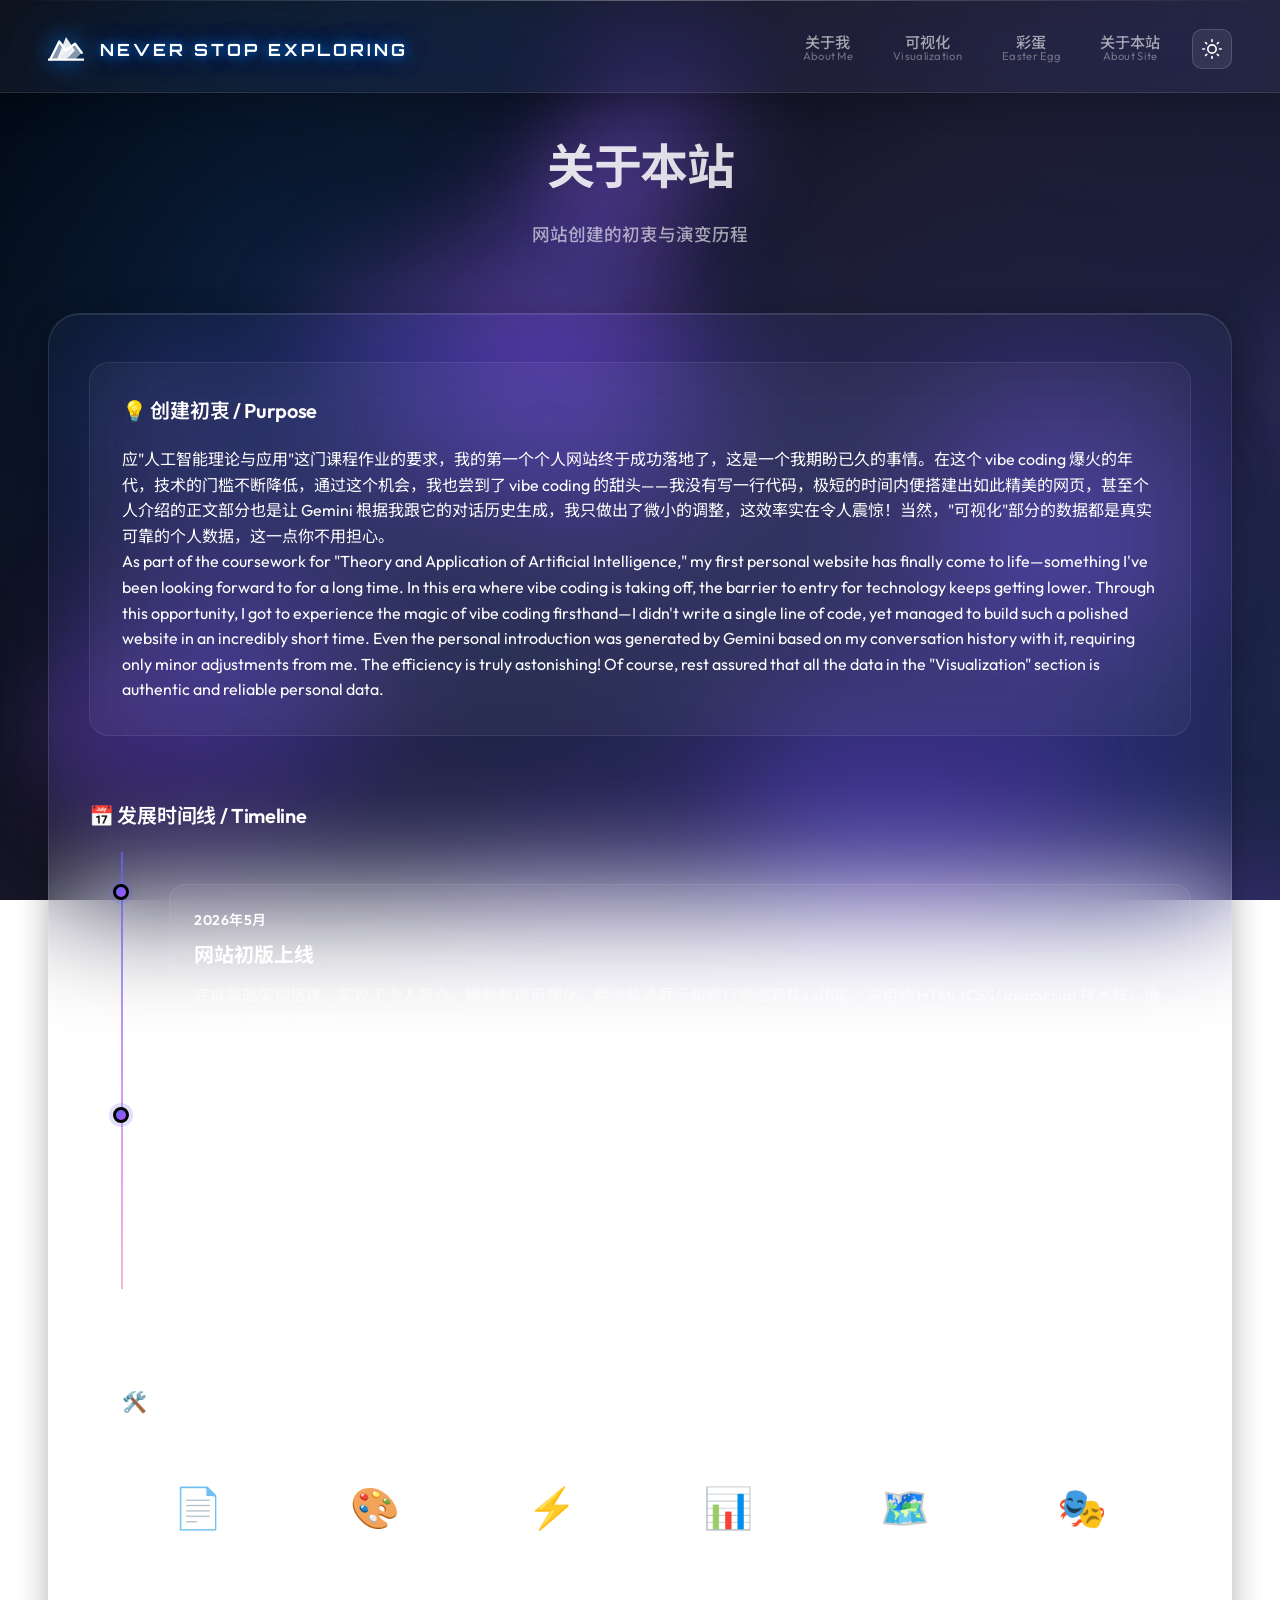
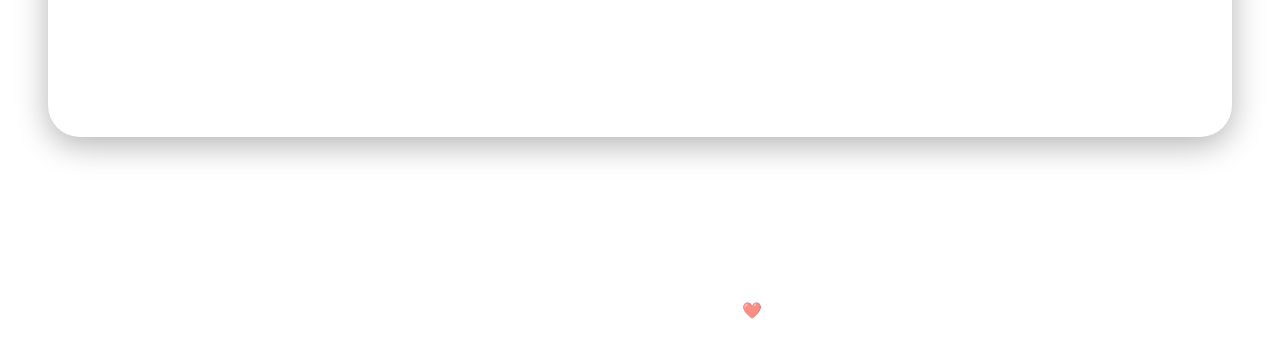
==== about-site.html @ 749aa471 "Initial commit: Personal website with data visualization Website features: - Pure HTML/CSS/JavaScrip" ====
<!DOCTYPE html>
<html lang="zh-CN">
<head>
    <meta charset="UTF-8">
    <meta name="viewport" content="width=device-width, initial-scale=1.0">
    <title>关于本站 - FreyinSJTU</title>
    <link rel="stylesheet" href="style.css">
</head>
<body>
    <!-- 导航栏 -->
    <nav class="navbar">
        <div class="nav-container">
            <a href="index.html" class="logo">
                <svg class="logo-icon" viewBox="0 0 32 32" fill="none" xmlns="http://www.w3.org/2000/svg">
                    <!-- 三座山峰 -->
                    <path d="M2 28 L10 12 L16 20 L10 28 Z" fill="currentColor" opacity="0.5"/>
                    <path d="M8 28 L16 8 L24 20 L16 28 Z" fill="currentColor" opacity="0.9"/>
                    <path d="M16 28 L24 14 L30 22 L24 28 Z" fill="currentColor" opacity="0.5"/>
                    <!-- 山峰轮廓线 -->
                    <path d="M2 28 L10 12 L16 20 L24 14 L30 22" stroke="currentColor" stroke-width="2" stroke-linecap="round" stroke-linejoin="round" fill="none"/>
                    <!-- 地平线 -->
                    <line x1="0" y1="28" x2="32" y2="28" stroke="currentColor" stroke-width="2" stroke-linecap="round"/>
                </svg>
                <span class="logo-text">NEVER STOP EXPLORING</span>
            </a>
            <div class="nav-right">
                <ul class="nav-menu">
                    <li><a href="index.html#intro" class="nav-link">关于我 <span class="nav-en">About Me</span></a></li>
                    <li><a href="index.html#data" class="nav-link">可视化 <span class="nav-en">Visualization</span></a></li>
                    <li><a href="index.html#easter" class="nav-link">彩蛋 <span class="nav-en">Easter Egg</span></a></li>
                    <li><a href="about-site.html" class="nav-link active">关于本站 <span class="nav-en">About Site</span></a></li>
                </ul>
                <button class="theme-toggle" id="themeToggle" aria-label="切换主题">
                    <svg class="theme-icon" viewBox="0 0 24 24" fill="none" stroke="currentColor" stroke-width="2" stroke-linecap="round" stroke-linejoin="round">
                        <circle cx="12" cy="12" r="5"></circle>
                        <line x1="12" y1="1" x2="12" y2="3"></line>
                        <line x1="12" y1="21" x2="12" y2="23"></line>
                        <line x1="4.22" y1="4.22" x2="5.64" y2="5.64"></line>
                        <line x1="18.36" y1="18.36" x2="19.78" y2="19.78"></line>
                        <line x1="1" y1="12" x2="3" y2="12"></line>
                        <line x1="21" y1="12" x2="23" y2="12"></line>
                        <line x1="4.22" y1="19.78" x2="5.64" y2="18.36"></line>
                        <line x1="18.36" y1="5.64" x2="19.78" y2="4.22"></line>
                    </svg>
                </button>
            </div>
        </div>
    </nav>

    <!-- 神经网络式呼吸光点背景 -->
    <div class="neural-lights" id="neuralLights"></div>

    <!-- 主容器 -->
    <main class="container">

        <!-- 关于本站板块 -->
        <section id="about-site" class="section about-site-section">
            <div class="section-header">
                <h2 class="section-title">关于本站</h2>
                <p class="section-subtitle">网站创建的初衷与演变历程</p>
            </div>
            <div class="section-content">

                <!-- 初衷说明 -->
                <div class="site-intro">
                    <h3 class="intro-block-title">💡 创建初衷 / Purpose</h3>
                    <p class="text-cn">应"人工智能理论与应用"这门课程作业的要求，我的第一个个人网站终于成功落地了，这是一个我期盼已久的事情。在这个 vibe coding 爆火的年代，技术的门槛不断降低，通过这个机会，我也尝到了 vibe coding 的甜头——我没有写一行代码，极短的时间内便搭建出如此精美的网页，甚至个人介绍的正文部分也是让 Gemini 根据我跟它的对话历史生成，我只做出了微小的调整，这效率实在令人震惊！当然，"可视化"部分的数据都是真实可靠的个人数据，这一点你不用担心。</p>
                    <p class="text-en">As part of the coursework for "Theory and Application of Artificial Intelligence," my first personal website has finally come to life—something I've been looking forward to for a long time. In this era where vibe coding is taking off, the barrier to entry for technology keeps getting lower. Through this opportunity, I got to experience the magic of vibe coding firsthand—I didn't write a single line of code, yet managed to build such a polished website in an incredibly short time. Even the personal introduction was generated by Gemini based on my conversation history with it, requiring only minor adjustments from me. The efficiency is truly astonishing! Of course, rest assured that all the data in the "Visualization" section is authentic and reliable personal data.</p>
                </div>

                <!-- 时间线 -->
                <div class="timeline-container">
                    <h3 class="intro-block-title">📅 发展时间线 / Timeline</h3>

                    <div class="timeline">
                        <!-- 时间线项目 1 -->
                        <div class="timeline-item">
                            <div class="timeline-marker"></div>
                            <div class="timeline-content">
                                <div class="timeline-date">2026年5月</div>
                                <h4 class="timeline-title">网站初版上线</h4>
                                <p class="timeline-description">完成基础架构搭建，实现了个人简介、睡眠数据可视化、跑步轨迹展示和旅行地图等核心功能。采用纯 HTML/CSS/JavaScript 技术栈，确保轻量化和快速加载。</p>
                            </div>
                        </div>

                        <!-- 时间线项目 2 - 示例，可以后续添加 -->
                        <div class="timeline-item">
                            <div class="timeline-marker"></div>
                            <div class="timeline-content">
                                <div class="timeline-date">待更新</div>
                                <h4 class="timeline-title">未来计划</h4>
                                <p class="timeline-description">持续优化用户体验，添加更多数据维度，探索新的可视化方式...</p>
                            </div>
                        </div>
                    </div>
                </div>

                <!-- 技术栈说明 -->
                <div class="tech-stack">
                    <h3 class="intro-block-title">🛠️ 技术栈 / Tech Stack</h3>
                    <div class="tech-grid">
                        <div class="tech-item">
                            <div class="tech-icon">📄</div>
                            <div class="tech-name">HTML5</div>
                            <div class="tech-desc">语义化结构</div>
                        </div>
                        <div class="tech-item">
                            <div class="tech-icon">🎨</div>
                            <div class="tech-name">CSS3</div>
                            <div class="tech-desc">现代化样式与动画</div>
                        </div>
                        <div class="tech-item">
                            <div class="tech-icon">⚡</div>
                            <div class="tech-name">Vanilla JS</div>
                            <div class="tech-desc">原生 JavaScript</div>
                        </div>
                        <div class="tech-item">
                            <div class="tech-icon">📊</div>
                            <div class="tech-name">Chart.js</div>
                            <div class="tech-desc">数据可视化</div>
                        </div>
                        <div class="tech-item">
                            <div class="tech-icon">🗺️</div>
                            <div class="tech-name">AMap API</div>
                            <div class="tech-desc">地图服务</div>
                        </div>
                        <div class="tech-item">
                            <div class="tech-icon">🎭</div>
                            <div class="tech-name">Canvas</div>
                            <div class="tech-desc">轨迹渲染</div>
                        </div>
                    </div>
                </div>

            </div>
        </section>

    </main>

    <!-- 页脚 -->
    <footer class="footer">
        <p>&copy; 2026 FreyinSJTU. Made with ❤️</p>
    </footer>

    <script src="script.js"></script>
</body>
</html>
---- style.css ----
/* 全局样式 */
@import url('https://fonts.googleapis.com/css2?family=Outfit:wght@300;400;500;600;700&family=Noto+Sans+SC:wght@300;400;500;600;700&family=Orbitron:wght@400;500;600;700;800;900&display=swap');

* {
    margin: 0;
    padding: 0;
    box-sizing: border-box;
}

/* 防止所有元素默认获得焦点并显示光标 */
* {
    outline: none;
}

/* 只有输入框才能显示文本光标 */
* {
    cursor: default;
    caret-color: transparent; /* 隐藏所有非输入元素的光标 */
}

input, textarea, [contenteditable="true"] {
    cursor: text;
    caret-color: auto; /* 恢复输入元素的光标 */
}

/* 终端输入框使用绿色光标 */
.terminal-input {
    caret-color: #00ff00 !important;
}

a, button {
    cursor: pointer;
}

:root {
    --bg-primary: #000000;
    --bg-secondary: rgba(255, 255, 255, 0.05);
    --text-primary: #ffffff;
    --text-secondary: rgba(255, 255, 255, 0.6);
    --accent: #007aff;
    --accent-hover: #0a84ff;
    --glass-bg: rgba(255, 255, 255, 0.08);
    --glass-border: rgba(255, 255, 255, 0.18);
    --glass-shadow: rgba(0, 0, 0, 0.3);
}

[data-theme="light"] {
    --bg-primary: #ffffff;
    --bg-secondary: rgba(0, 0, 0, 0.05);
    --text-primary: #1d1d1f;
    --text-secondary: rgba(0, 0, 0, 0.55);
    --accent: #007aff;
    --accent-hover: #0051d5;
    --glass-bg: rgba(255, 255, 255, 0.7);
    --glass-border: rgba(0, 0, 0, 0.1);
    --glass-shadow: rgba(0, 0, 0, 0.1);
}

body {
    font-family: 'Outfit', 'Noto Sans SC', -apple-system, BlinkMacSystemFont, "Segoe UI", sans-serif;
    background: linear-gradient(135deg, #000000 0%, #1a1a2e 50%, #16213e 100%);
    background-attachment: fixed;
    color: var(--text-primary);
    line-height: 1.6;
    overflow-x: hidden;
    position: relative;
    font-weight: 400;
    transition: background 0.5s ease, color 0.3s ease;
}

[data-theme="light"] body {
    background: linear-gradient(135deg, #e8eaf6 0%, #c5cae9 50%, #9fa8da 100%);
}

body::before {
    content: '';
    position: fixed;
    top: 0;
    left: 0;
    width: 100%;
    height: 100%;
    background:
        radial-gradient(circle at 20% 30%, rgba(0, 122, 255, 0.15) 0%, transparent 50%),
        radial-gradient(circle at 80% 70%, rgba(88, 86, 214, 0.15) 0%, transparent 50%);
    pointer-events: none;
    z-index: 0;
    transition: opacity 0.5s ease;
}

[data-theme="light"] body::before {
    background:
        radial-gradient(circle at 20% 30%, rgba(63, 81, 181, 0.12) 0%, transparent 50%),
        radial-gradient(circle at 80% 70%, rgba(103, 58, 183, 0.12) 0%, transparent 50%);
}

html {
    scroll-behavior: smooth;
}

/* 导航栏 - 液态玻璃效果 */
.navbar {
    position: fixed;
    top: 0;
    width: 100%;
    background: rgba(255, 255, 255, 0.05);
    backdrop-filter: blur(40px) saturate(180%);
    -webkit-backdrop-filter: blur(40px) saturate(180%);
    border-bottom: 1px solid rgba(255, 255, 255, 0.1);
    box-shadow: 0 8px 32px rgba(0, 0, 0, 0.2);
    z-index: 1000;
    transition: all 0.4s cubic-bezier(0.4, 0, 0.2, 1);
}

[data-theme="light"] .navbar {
    background: rgba(255, 255, 255, 0.8);
    border-bottom: 1px solid rgba(0, 0, 0, 0.1);
    box-shadow: 0 2px 16px rgba(0, 0, 0, 0.08);
}

.navbar::before {
    content: '';
    position: absolute;
    top: 0;
    left: 0;
    right: 0;
    height: 1px;
    background: linear-gradient(90deg, transparent, rgba(255, 255, 255, 0.3), transparent);
}

.nav-container {
    max-width: 1400px;
    margin: 0 auto;
    padding: 1.2rem 3rem;
    display: flex;
    justify-content: space-between;
    align-items: center;
}

.nav-right {
    display: flex;
    align-items: center;
    gap: 1rem;
    margin-top: 0.3rem;
}

.logo {
    display: flex;
    align-items: flex-end;
    gap: 1rem;
    font-size: 1.1rem;
    font-weight: 700;
    letter-spacing: 2px;
    color: #ffffff;
    text-shadow:
        0 0 10px rgba(0, 122, 255, 0.8),
        0 0 20px rgba(0, 122, 255, 0.5),
        0 0 30px rgba(0, 122, 255, 0.3);
    text-decoration: none;
    cursor: pointer;
    transition: all 0.3s ease;
}

.logo:hover {
    transform: translateY(-2px);
    text-shadow:
        0 0 15px rgba(0, 122, 255, 1),
        0 0 25px rgba(0, 122, 255, 0.7),
        0 0 35px rgba(0, 122, 255, 0.5);
}

.logo:hover .logo-icon {
    filter: drop-shadow(0 0 16px rgba(0, 122, 255, 1));
}

/* 移除焦点时的光标闪烁 */
.section:focus,
.intro-section:focus,
img:focus,
a:focus-visible {
    outline: none;
}

.profile-image-inline:focus {
    outline: none;
}

.logo-icon {
    width: 36px;
    height: 36px;
    color: #ffffff;
    filter: drop-shadow(0 0 12px rgba(0, 122, 255, 0.8));
    flex-shrink: 0;
}

.logo-text {
    font-family: 'Orbitron', 'Outfit', sans-serif;
    font-size: 1.05rem;
    font-weight: 700;
    letter-spacing: 3px;
    color: #ffffff;
    text-transform: uppercase;
}

.nav-menu {
    display: flex;
    list-style: none;
    gap: 0.5rem;
}

.nav-link {
    color: var(--text-secondary);
    text-decoration: none;
    font-size: 0.95rem;
    font-weight: 500;
    padding: 0.6rem 1rem;
    border-radius: 10px;
    transition: all 0.3s cubic-bezier(0.4, 0, 0.2, 1);
    position: relative;
    display: flex;
    flex-direction: column;
    align-items: center;
    gap: 0;
    line-height: 1.2;
}

.nav-en {
    font-size: 0.7rem;
    opacity: 0.6;
    font-weight: 400;
    letter-spacing: 0.3px;
    margin-top: -0.1rem;
}

.nav-link:hover {
    color: var(--text-primary);
    background: rgba(255, 255, 255, 0.08);
    backdrop-filter: blur(10px);
}

.nav-link:hover .nav-en {
    opacity: 0.8;
}

[data-theme="light"] .nav-link:hover {
    background: rgba(0, 0, 0, 0.05);
}

/* 主题切换按钮 */
.theme-toggle {
    background: rgba(255, 255, 255, 0.08);
    border: 1px solid rgba(255, 255, 255, 0.15);
    border-radius: 10px;
    padding: 0.5rem;
    cursor: pointer;
    display: flex;
    align-items: center;
    justify-content: center;
    transition: all 0.3s cubic-bezier(0.4, 0, 0.2, 1);
    width: 40px;
    height: 40px;
}

.theme-toggle:hover {
    background: rgba(255, 255, 255, 0.12);
    transform: scale(1.05);
}

[data-theme="light"] .theme-toggle {
    background: rgba(0, 0, 0, 0.05);
    border: 1px solid rgba(0, 0, 0, 0.1);
}

[data-theme="light"] .theme-toggle:hover {
    background: rgba(0, 0, 0, 0.08);
}

.theme-icon {
    width: 20px;
    height: 20px;
    color: var(--text-primary);
    transition: transform 0.3s ease;
}

.theme-toggle:hover .theme-icon {
    transform: rotate(20deg);
}

/* 主容器 */
.container {
    max-width: 1400px;
    margin: 0 auto;
    padding: 0 3rem;
    position: relative;
    z-index: 1;
}

.section {
    min-height: 100vh;
    display: flex;
    flex-direction: column;
    justify-content: center;
    padding: 4rem 0;
    position: relative;
}

/* 第一板块：自我介绍 - 液态玻璃卡片 */
.intro-section {
    align-items: center;
    text-align: center;
    padding-top: 6rem;
}

.intro-layout {
    display: flex;
    align-items: center;
    gap: 3rem;
    max-width: 1000px;
    animation: fadeInUp 1s ease;
}

.intro-photo {
    flex-shrink: 0;
}

.profile-image {
    width: 280px;
    height: 280px;
    border-radius: 24px;
    object-fit: cover;
    border: 2px solid rgba(255, 255, 255, 0.15);
    box-shadow:
        0 12px 48px rgba(0, 122, 255, 0.25),
        0 0 0 1px rgba(0, 122, 255, 0.1),
        inset 0 1px 0 rgba(255, 255, 255, 0.1);
    transition: all 0.4s cubic-bezier(0.4, 0, 0.2, 1);
    background: rgba(255, 255, 255, 0.05);
    backdrop-filter: blur(20px);
}

.profile-image:hover {
    transform: scale(1.05) rotate(2deg);
    box-shadow:
        0 16px 64px rgba(0, 122, 255, 0.35),
        0 0 0 2px rgba(0, 122, 255, 0.2),
        inset 0 1px 0 rgba(255, 255, 255, 0.15);
}

.intro-header-layout {
    display: flex;
    align-items: flex-start;
    gap: 2rem;
    margin-bottom: 2rem;
}

.profile-image-inline {
    width: 200px;
    height: 220px;
    border-radius: 20px;
    object-fit: cover;
    border: 2px solid rgba(255, 255, 255, 0.15);
    box-shadow:
        0 8px 32px rgba(0, 122, 255, 0.25),
        0 0 0 1px rgba(0, 122, 255, 0.1),
        inset 0 1px 0 rgba(255, 255, 255, 0.1);
    transition: all 0.4s cubic-bezier(0.4, 0, 0.2, 1);
    background: rgba(255, 255, 255, 0.05);
    backdrop-filter: blur(20px);
    flex-shrink: 0;
}

.profile-image-inline:hover {
    transform: scale(1.05) rotate(2deg);
    box-shadow:
        0 12px 48px rgba(0, 122, 255, 0.35),
        0 0 0 2px rgba(0, 122, 255, 0.2),
        inset 0 1px 0 rgba(255, 255, 255, 0.15);
}

.intro-title-wrapper {
    flex: 1;
    text-align: left;
}

.section-content {
    max-width: 1200px;
    text-align: left;
    background: rgba(255, 255, 255, 0.03);
    backdrop-filter: blur(60px) saturate(150%);
    -webkit-backdrop-filter: blur(60px) saturate(150%);
    border-radius: 32px;
    padding: 3rem 2.5rem;
    border: 1px solid rgba(255, 255, 255, 0.1);
    box-shadow:
        0 8px 32px rgba(0, 0, 0, 0.3),
        inset 0 1px 0 rgba(255, 255, 255, 0.1);
    position: relative;
    animation: fadeInUp 1s ease;
}

[data-theme="light"] .section-content {
    background: rgba(255, 255, 255, 0.85);
    border: 1px solid rgba(0, 0, 0, 0.1);
    box-shadow:
        0 8px 32px rgba(0, 0, 0, 0.12),
        inset 0 1px 0 rgba(255, 255, 255, 1);
}

.section-content > * {
    position: relative;
    z-index: 2;
}

.section-content::before {
    display: none;
}

/* 神经网络式呼吸光点容器 */
.neural-lights {
    position: fixed;
    top: 0;
    left: 0;
    width: 100%;
    height: 100%;
    pointer-events: none;
    z-index: 0;
    overflow: hidden;
}

.neural-light {
    position: absolute;
    border-radius: 50%;
    background: radial-gradient(circle,
        rgba(99, 102, 241, 0.4) 0%,
        rgba(168, 85, 247, 0.2) 40%,
        transparent 70%);
    filter: blur(40px);
    animation: neuralBreathe 8s ease-in-out infinite;
}

[data-theme="light"] .neural-light {
    background: radial-gradient(circle,
        rgba(99, 102, 241, 0.15) 0%,
        rgba(168, 85, 247, 0.08) 40%,
        transparent 70%);
}

@keyframes neuralBreathe {
    0%, 100% {
        opacity: 0.3;
        transform: scale(0.8);
    }
    50% {
        opacity: 0.8;
        transform: scale(1.2);
    }
}

/* 鼠标粒子拖尾 - 光圈波纹效果 */
.cursor-particle {
    position: fixed;
    pointer-events: none;
    border-radius: 50%;
    border: 2px solid rgba(99, 102, 241, 0.6);
    background: radial-gradient(circle,
        rgba(99, 102, 241, 0.2) 0%,
        rgba(168, 85, 247, 0.1) 50%,
        transparent 100%);
    animation: ripple 1s ease-out forwards;
    z-index: 9999;
}

[data-theme="light"] .cursor-particle {
    border: 2px solid rgba(99, 102, 241, 0.4);
    background: radial-gradient(circle,
        rgba(99, 102, 241, 0.15) 0%,
        rgba(168, 85, 247, 0.08) 50%,
        transparent 100%);
}

@keyframes ripple {
    0% {
        opacity: 1;
        transform: scale(0);
    }
    100% {
        opacity: 0;
        transform: scale(3);
    }
}

/* 功德+1 浮动效果 */
.merit-text {
    position: fixed;
    pointer-events: none;
    font-size: 1.2rem;
    font-weight: 600;
    font-family: 'Noto Sans SC', sans-serif;
    color: #ffd700;
    text-shadow: 0 0 10px rgba(255, 215, 0, 0.8),
                 0 0 20px rgba(255, 215, 0, 0.5);
    animation: meritFloat 2s ease-out forwards;
    z-index: 10000;
}

@keyframes meritFloat {
    0% {
        opacity: 1;
        transform: translateY(0) scale(1);
    }
    100% {
        opacity: 0;
        transform: translateY(-100px) scale(1.5);
    }
}

.profile-image-inline {
    cursor: pointer;
    transition: transform 0.2s ease;
}

.profile-image-inline:hover {
    transform: scale(1.05);
}

.profile-image-inline:active {
    transform: scale(0.95);
}

.intro-title {
    font-size: 2.5rem;
    font-weight: 600;
    margin-bottom: 0.75rem;
    line-height: 1.3;
    letter-spacing: -1px;
}

.title-line {
    display: block;
    font-size: 1rem;
    color: var(--text-secondary);
    font-weight: 400;
    margin-bottom: 0.5rem;
    letter-spacing: 0;
}

.title-name {
    display: block;
    background: linear-gradient(135deg, #007aff 0%, #5856d6 50%, #af52de 100%);
    -webkit-background-clip: text;
    -webkit-text-fill-color: transparent;
    background-clip: text;
    filter: drop-shadow(0 0 40px rgba(0, 122, 255, 0.4));
    margin-bottom: 0.2rem;
    font-weight: 700;
}

.title-name-en {
    display: block;
    font-size: 1.8rem;
    background: linear-gradient(135deg, #007aff 0%, #5856d6 50%, #af52de 100%);
    -webkit-background-clip: text;
    -webkit-text-fill-color: transparent;
    background-clip: text;
    filter: drop-shadow(0 0 40px rgba(0, 122, 255, 0.4));
    font-weight: 600;
    letter-spacing: 0.5px;
}

.intro-subtitle {
    font-size: 0.95rem;
    color: var(--text-secondary);
    margin-bottom: 0;
    font-weight: 400;
    line-height: 1.6;
}

.intro-description {
    font-size: 0.95rem;
    color: var(--text-secondary);
    margin-bottom: 2rem;
    line-height: 1.8;
}

.intro-description p {
    margin-bottom: 0.5rem;
}

.intro-description p.text-cn {
    font-size: 1.05rem;
    color: rgba(255, 255, 255, 0.9);
    line-height: 1.8;
}

.intro-description p.text-en {
    font-size: 0.85rem;
    color: rgba(255, 255, 255, 0.45);
    line-height: 1.6;
    margin-bottom: 1rem;
}

[data-theme="light"] .intro-description p.text-cn {
    color: rgba(0, 0, 0, 0.85);
}

[data-theme="light"] .intro-description p.text-en {
    color: rgba(0, 0, 0, 0.5);
}

.intro-description p.text-cn strong {
    color: rgba(255, 255, 255, 0.95);
    font-weight: 600;
}

.intro-description p.text-en strong {
    color: rgba(255, 255, 255, 0.55);
    font-weight: 600;
}

[data-theme="light"] .intro-description p.text-cn strong {
    color: rgba(0, 0, 0, 0.9);
}

[data-theme="light"] .intro-description p.text-en strong {
    color: rgba(0, 0, 0, 0.6);
}

.intro-block {
    margin-bottom: 2rem;
    padding-bottom: 1.5rem;
    border-bottom: 1px solid rgba(255, 255, 255, 0.08);
}

.intro-block:last-child {
    border-bottom: none;
    margin-bottom: 0;
    padding-bottom: 0;
}

.intro-block-title {
    font-size: 1.25rem;
    font-weight: 600;
    color: var(--text-primary);
    margin-bottom: 1.25rem;
    letter-spacing: -0.3px;
}

[data-theme="light"] .intro-block-title {
    color: #1d1d1f;
}

.intro-block p {
    margin-bottom: 0.6rem;
    line-height: 1.7;
}

.intro-block p strong {
    color: rgba(255, 255, 255, 0.85);
    font-weight: 600;
}

.intro-block p.text-cn strong {
    font-size: 1rem;
    color: rgba(255, 255, 255, 0.95);
    font-weight: 600;
}

.intro-block p.text-en strong {
    font-size: 0.8rem;
    color: rgba(255, 255, 255, 0.55);
    font-weight: 600;
}

[data-theme="light"] .intro-block p strong {
    color: rgba(0, 0, 0, 0.85);
}

[data-theme="light"] .intro-block p.text-cn strong {
    color: rgba(0, 0, 0, 0.9);
}

[data-theme="light"] .intro-block p.text-en strong {
    color: rgba(0, 0, 0, 0.6);
}

.education-section {
    margin-top: 2.5rem;
    margin-bottom: 2rem;
    padding: 1.5rem;
    background: rgba(255, 255, 255, 0.03);
    border-radius: 16px;
    border: 1px solid rgba(255, 255, 255, 0.08);
}

[data-theme="light"] .education-section {
    background: rgba(255, 255, 255, 0.7);
    border: 1px solid rgba(0, 0, 0, 0.08);
}

.education-title {
    font-size: 1.1rem;
    font-weight: 600;
    color: var(--text-primary);
    margin-bottom: 1.25rem;
    letter-spacing: -0.3px;
}

[data-theme="light"] .education-title {
    color: #1d1d1f;
}

.education-item {
    margin-bottom: 1.25rem;
    padding-bottom: 1.25rem;
    border-bottom: 1px solid rgba(255, 255, 255, 0.06);
}

.education-item:last-child {
    margin-bottom: 0;
    padding-bottom: 0;
    border-bottom: none;
}

.education-header {
    display: flex;
    justify-content: space-between;
    align-items: baseline;
    margin-bottom: 0.5rem;
    flex-wrap: wrap;
    gap: 0.5rem;
}

.education-header h4 {
    font-size: 1rem;
    font-weight: 600;
    color: var(--text-primary);
    letter-spacing: -0.2px;
}

.school-link {
    color: var(--text-primary);
    text-decoration: none;
    transition: all 0.3s ease;
    position: relative;
}

.school-link:hover {
    color: var(--accent);
}

.school-link::after {
    content: '';
    position: absolute;
    bottom: -2px;
    left: 0;
    width: 0;
    height: 1px;
    background: var(--accent);
    transition: width 0.3s ease;
}

.school-link:hover::after {
    width: 100%;
}

.education-year {
    font-size: 0.9rem;
    color: var(--text-secondary);
    font-weight: 500;
}

.education-detail {
    font-size: 0.9rem;
    color: var(--text-secondary);
    line-height: 1.6;
}

.social-links {
    display: flex;
    gap: 1rem;
    justify-content: flex-start;
    align-items: center;
}

.social-link {
    padding: 0.875rem 1.5rem;
    background: rgba(255, 255, 255, 0.08);
    backdrop-filter: blur(20px);
    -webkit-backdrop-filter: blur(20px);
    color: var(--text-primary);
    text-decoration: none;
    border-radius: 14px;
    border: 1px solid rgba(255, 255, 255, 0.15);
    transition: all 0.3s cubic-bezier(0.4, 0, 0.2, 1);
    font-weight: 500;
    box-shadow: 0 4px 16px rgba(0, 0, 0, 0.2);
    display: flex;
    align-items: center;
    gap: 0.5rem;
    cursor: pointer;
    height: 48px;
    box-sizing: border-box;
}

.social-link:hover {
    background: rgba(0, 122, 255, 0.2);
    border-color: rgba(0, 122, 255, 0.4);
    transform: translateY(-2px);
    box-shadow: 0 8px 24px rgba(0, 122, 255, 0.3);
}

.social-icon {
    width: 18px;
    height: 18px;
    flex-shrink: 0;
}

.social-dropdown {
    position: relative;
    z-index: 10;
}

.dropdown-toggle {
    background: rgba(255, 255, 255, 0.08);
    border: 1px solid rgba(255, 255, 255, 0.15);
    color: var(--text-primary);
    font-family: inherit;
    font-size: inherit;
    font-weight: 500;
}

.dropdown-arrow {
    width: 16px;
    height: 16px;
    transition: transform 0.3s ease;
}

.social-dropdown:hover .dropdown-arrow {
    transform: rotate(180deg);
}

.dropdown-menu {
    position: absolute;
    bottom: calc(100% + 0.5rem);
    left: 0;
    min-width: 240px;
    background: rgba(20, 20, 30, 0.98);
    backdrop-filter: blur(40px);
    -webkit-backdrop-filter: blur(40px);
    border-radius: 10px;
    border: 1px solid rgba(255, 255, 255, 0.15);
    box-shadow: 0 8px 32px rgba(0, 0, 0, 0.4);
    opacity: 0;
    visibility: hidden;
    transform: translateY(10px);
    transition: all 0.3s cubic-bezier(0.4, 0, 0.2, 1);
    z-index: 1000;
    overflow: hidden;
}

.social-dropdown:hover .dropdown-menu {
    opacity: 1;
    visibility: visible;
    transform: translateY(0);
}

.dropdown-item {
    display: flex;
    flex-direction: column;
    gap: 0.15rem;
    padding: 0.65rem 1rem;
    color: var(--text-primary);
    text-decoration: none;
    transition: all 0.2s ease;
    border-bottom: 1px solid rgba(255, 255, 255, 0.05);
}

.dropdown-item:last-child {
    border-bottom: none;
}

.dropdown-item:hover {
    background: rgba(0, 122, 255, 0.15);
}

.email-label {
    font-size: 0.875rem;
    font-weight: 500;
    color: var(--text-primary);
}

.email-address {
    font-size: 0.7rem;
    font-family: 'Courier New', Consolas, Monaco, monospace;
    color: var(--text-secondary);
    letter-spacing: 0.2px;
}

.dropdown-item:hover .email-label {
    color: var(--accent);
}

.dropdown-item:hover .email-address {
    color: rgba(0, 122, 255, 0.8);
}

.scroll-indicator {
    position: absolute;
    bottom: 2rem;
    left: 50%;
    transform: translateX(-50%);
    display: flex;
    flex-direction: column;
    align-items: center;
    gap: 0.5rem;
    color: var(--text-secondary);
    font-size: 0.85rem;
    animation: bounce 2s infinite;
}

.scroll-arrow {
    width: 20px;
    height: 20px;
    border-right: 2px solid var(--text-secondary);
    border-bottom: 2px solid var(--text-secondary);
    transform: rotate(45deg);
}

/* 第二板块：数据可视化 */
.section-header {
    text-align: center;
    margin-bottom: 4rem;
}

.section-title {
    font-size: 3rem;
    font-weight: 700;
    margin-bottom: 1rem;
    letter-spacing: -1.5px;
    background: linear-gradient(135deg, #ffffff 0%, rgba(255, 255, 255, 0.7) 100%);
    -webkit-background-clip: text;
    -webkit-text-fill-color: transparent;
    background-clip: text;
}

[data-theme="light"] .section-title {
    background: linear-gradient(135deg, #1d1d1f 0%, rgba(29, 29, 31, 0.8) 100%);
    -webkit-background-clip: text;
    -webkit-text-fill-color: transparent;
    background-clip: text;
}

.section-subtitle {
    font-size: 1.1rem;
    color: var(--text-secondary);
    font-weight: 500;
}

.data-grid {
    display: grid;
    grid-template-columns: repeat(auto-fit, minmax(250px, 1fr));
    gap: 1.5rem;
    margin-bottom: 3rem;
}

/* 旅行地图容器 */
.map-container {
    margin-top: 3rem;
    width: 100%;
    max-width: 1200px;
    margin-left: auto;
    margin-right: auto;
}

.map-title {
    font-size: 1.5rem;
    font-weight: 600;
    color: var(--text-primary);
    margin-bottom: 1.5rem;
    text-align: center;
}

.travel-map {
    width: 100%;
    height: 500px;
    border-radius: 20px;
    overflow: hidden;
    background: rgba(255, 255, 255, 0.05);
    backdrop-filter: blur(20px);
    border: 1px solid rgba(255, 255, 255, 0.1);
    box-shadow: 0 8px 32px rgba(0, 0, 0, 0.3);
}

[data-theme="light"] .travel-map {
    background: rgba(255, 255, 255, 0.8);
    border: 1px solid rgba(0, 0, 0, 0.1);
    box-shadow: 0 8px 32px rgba(0, 0, 0, 0.12);
}

/* 睡眠数据可视化 */
.sleep-container {
    margin-top: 3rem;
    width: 100%;
    max-width: 1200px;
    margin-left: auto;
    margin-right: auto;
}

.sleep-title {
    font-size: 1.5rem;
    font-weight: 600;
    color: var(--text-primary);
    margin-bottom: 1.5rem;
    text-align: center;
}

.sleep-stats-grid {
    display: grid;
    grid-template-columns: repeat(auto-fit, minmax(200px, 1fr));
    gap: 1.5rem;
    margin-bottom: 2rem;
}

.sleep-stat-card {
    background: rgba(255, 255, 255, 0.05);
    backdrop-filter: blur(40px) saturate(180%);
    -webkit-backdrop-filter: blur(40px) saturate(180%);
    padding: 1.25rem 1.5rem;
    border-radius: 20px;
    border: 1px solid rgba(255, 255, 255, 0.12);
    text-align: center;
    transition: all 0.4s cubic-bezier(0.4, 0, 0.2, 1);
    box-shadow:
        0 4px 24px rgba(0, 0, 0, 0.2),
        inset 0 1px 0 rgba(255, 255, 255, 0.1);
}

[data-theme="light"] .sleep-stat-card {
    background: rgba(255, 255, 255, 0.9);
    border: 1px solid rgba(0, 0, 0, 0.1);
    box-shadow:
        0 4px 20px rgba(0, 0, 0, 0.08),
        inset 0 1px 0 rgba(255, 255, 255, 1);
}

.sleep-stat-card:hover {
    transform: translateY(-4px);
    border-color: rgba(0, 122, 255, 0.3);
    box-shadow:
        0 8px 32px rgba(0, 122, 255, 0.2),
        inset 0 1px 0 rgba(255, 255, 255, 0.15);
}

.sleep-stat-label {
    font-size: 1rem;
    color: var(--text-secondary);
    margin-bottom: 0.5rem;
    text-transform: uppercase;
    letter-spacing: 0.5px;
    font-weight: 500;
}

.sleep-stat-value {
    font-size: 2.5rem;
    font-weight: 700;
    letter-spacing: -0.5px;
    line-height: 1.2;
}

.sleep-stat-value > span:first-child {
    background: linear-gradient(135deg, #007aff, #5856d6);
    -webkit-background-clip: text;
    -webkit-text-fill-color: transparent;
    background-clip: text;
}

.sleep-stat-unit {
    font-size: 1rem;
    margin-left: 0.4rem;
    opacity: 0.7;
    font-weight: 500;
    color: var(--text-secondary);
}

.sleep-range-card {
    display: flex;
    flex-direction: column;
    justify-content: center;
    position: relative;
}

.sleep-dropdown {
    position: relative;
    z-index: 10;
    width: 100%;
}

.sleep-dropdown-toggle {
    width: 100%;
    padding: 0.875rem 1.5rem;
    background: rgba(255, 255, 255, 0.08);
    backdrop-filter: blur(20px);
    -webkit-backdrop-filter: blur(20px);
    color: var(--text-primary);
    border: 1px solid rgba(255, 255, 255, 0.15);
    border-radius: 14px;
    font-family: inherit;
    font-size: 1rem;
    font-weight: 500;
    cursor: pointer;
    transition: all 0.3s cubic-bezier(0.4, 0, 0.2, 1);
    box-shadow: 0 4px 16px rgba(0, 0, 0, 0.2);
    display: flex;
    align-items: center;
    justify-content: center;
    gap: 0.5rem;
}

[data-theme="light"] .sleep-dropdown-toggle {
    background: rgba(255, 255, 255, 0.9);
    border: 1px solid rgba(0, 0, 0, 0.1);
}

.sleep-dropdown-toggle:hover {
    background: rgba(0, 122, 255, 0.2);
    border-color: rgba(0, 122, 255, 0.4);
    transform: translateY(-2px);
    box-shadow: 0 8px 24px rgba(0, 122, 255, 0.3);
}

.sleep-range-text {
    font-size: 1rem;
    font-weight: 600;
}

.sleep-dropdown-arrow {
    width: 20px;
    height: 20px;
    transition: transform 0.3s ease;
    flex-shrink: 0;
}

.sleep-dropdown:hover .sleep-dropdown-arrow {
    transform: rotate(180deg);
}

.sleep-dropdown-menu {
    position: absolute;
    bottom: calc(100% + 0.5rem);
    left: 0;
    right: 0;
    background: rgba(20, 20, 30, 0.98);
    backdrop-filter: blur(40px);
    -webkit-backdrop-filter: blur(40px);
    border-radius: 10px;
    border: 1px solid rgba(255, 255, 255, 0.15);
    box-shadow: 0 8px 32px rgba(0, 0, 0, 0.4);
    opacity: 0;
    visibility: hidden;
    transform: translateY(10px);
    transition: all 0.3s cubic-bezier(0.4, 0, 0.2, 1);
    z-index: 1000;
    overflow: hidden;
}

[data-theme="light"] .sleep-dropdown-menu {
    background: rgba(255, 255, 255, 0.98);
    border: 1px solid rgba(0, 0, 0, 0.1);
    box-shadow: 0 8px 32px rgba(0, 0, 0, 0.15);
}

.sleep-dropdown:hover .sleep-dropdown-menu {
    opacity: 1;
    visibility: visible;
    transform: translateY(0);
}

.sleep-dropdown-item {
    display: flex;
    flex-direction: column;
    gap: 0.15rem;
    padding: 0.65rem 1rem;
    color: var(--text-primary);
    background: transparent;
    border: none;
    border-bottom: 1px solid rgba(255, 255, 255, 0.05);
    transition: all 0.2s ease;
    cursor: pointer;
    width: 100%;
    text-align: left;
    font-family: inherit;
}

[data-theme="light"] .sleep-dropdown-item {
    border-bottom: 1px solid rgba(0, 0, 0, 0.05);
}

.sleep-dropdown-item:last-child {
    border-bottom: none;
}

.sleep-dropdown-item:hover {
    background: rgba(0, 122, 255, 0.15);
}

.sleep-dropdown-item.active {
    background: rgba(0, 122, 255, 0.1);
}

.sleep-range-label {
    font-size: 0.875rem;
    font-weight: 500;
    color: var(--text-primary);
}

.sleep-range-date {
    font-size: 0.7rem;
    font-family: 'Courier New', Consolas, Monaco, monospace;
    color: var(--text-secondary);
    letter-spacing: 0.2px;
}

.sleep-dropdown-item:hover .sleep-range-label {
    color: var(--accent);
}

.sleep-dropdown-item:hover .sleep-range-date {
    color: rgba(0, 122, 255, 0.8);
}

.sleep-filter {
    display: none;
}

.sleep-chart-container {
    background: rgba(255, 255, 255, 0.05);
    backdrop-filter: blur(40px) saturate(180%);
    -webkit-backdrop-filter: blur(40px) saturate(180%);
    padding: 2rem;
    border-radius: 20px;
    border: 1px solid rgba(255, 255, 255, 0.12);
    margin-bottom: 2rem;
    box-shadow:
        0 4px 24px rgba(0, 0, 0, 0.2),
        inset 0 1px 0 rgba(255, 255, 255, 0.1);
}

/* 跑步数据可视化 */
.running-container {
    margin-top: 4rem;
    padding: 2rem 0;
    width: 100%;
    max-width: 1200px;
    margin-left: auto;
    margin-right: auto;
}

.running-title {
    font-size: 1.5rem;
    font-weight: 600;
    color: var(--text-primary);
    margin-bottom: 1.5rem;
    text-align: center;
}

.running-stats-grid {
    display: grid;
    grid-template-columns: repeat(auto-fit, minmax(200px, 1fr));
    gap: 1.5rem;
    margin-bottom: 3rem;
}

.running-stat-card {
    background: rgba(255, 255, 255, 0.05);
    backdrop-filter: blur(40px) saturate(180%);
    -webkit-backdrop-filter: blur(40px) saturate(180%);
    padding: 1.25rem 1.5rem;
    border-radius: 20px;
    border: 1px solid rgba(255, 255, 255, 0.12);
    text-align: center;
    transition: all 0.4s cubic-bezier(0.4, 0, 0.2, 1);
    box-shadow:
        0 4px 24px rgba(0, 0, 0, 0.2),
        inset 0 1px 0 rgba(255, 255, 255, 0.1);
}

[data-theme="light"] .running-stat-card {
    background: rgba(255, 255, 255, 0.9);
    border: 1px solid rgba(0, 0, 0, 0.1);
    box-shadow:
        0 4px 20px rgba(0, 0, 0, 0.08),
        inset 0 1px 0 rgba(255, 255, 255, 1);
}

.running-stat-card:hover {
    transform: translateY(-4px);
    border-color: rgba(255, 107, 107, 0.3);
    box-shadow:
        0 8px 32px rgba(255, 107, 107, 0.2),
        inset 0 1px 0 rgba(255, 255, 255, 0.15);
}

.running-stat-label {
    font-size: 1rem;
    color: var(--text-secondary);
    margin-bottom: 0.5rem;
    text-transform: uppercase;
    letter-spacing: 0.5px;
    font-weight: 500;
}

.running-stat-value {
    font-size: 2.5rem;
    font-weight: 700;
    letter-spacing: -0.5px;
    line-height: 1.2;
}

.running-stat-value > span:first-child {
    background: linear-gradient(135deg, #ff6b6b, #ee5a6f);
    -webkit-background-clip: text;
    -webkit-text-fill-color: transparent;
    background-clip: text;
}

.running-stat-unit {
    font-size: 1rem;
    margin-left: 0.4rem;
    opacity: 0.7;
    font-weight: 500;
    color: var(--text-secondary);
}

/* 轨迹矩阵 */
.track-matrix {
    display: grid;
    grid-template-columns: repeat(auto-fill, minmax(90px, 1fr));
    gap: 0.75rem;
    padding: 2rem;
    background: rgba(255, 255, 255, 0.03);
    backdrop-filter: blur(40px) saturate(180%);
    -webkit-backdrop-filter: blur(40px) saturate(180%);
    border-radius: 20px;
    border: 1px solid rgba(255, 255, 255, 0.08);
    width: 100%;
}

[data-theme="light"] .track-matrix {
    background: rgba(255, 255, 255, 0.6);
    border: 1px solid rgba(0, 0, 0, 0.08);
}

.track-item {
    position: relative;
    width: 100%;
    aspect-ratio: 1;
    cursor: pointer;
    transition: all 0.3s cubic-bezier(0.4, 0, 0.2, 1);
    border-radius: 12px;
    overflow: hidden;
}

.track-item:hover {
    transform: scale(1.1);
    z-index: 10;
}

.track-item canvas {
    width: 100%;
    height: 100%;
    display: block;
}

/* 悬停提示框 */
.track-tooltip {
    position: fixed;
    background: rgba(0, 0, 0, 0.9);
    backdrop-filter: blur(20px);
    -webkit-backdrop-filter: blur(20px);
    color: white;
    padding: 1rem 1.25rem;
    border-radius: 12px;
    font-size: 0.9rem;
    pointer-events: none;
    opacity: 0;
    visibility: hidden;
    transition: opacity 0.2s, visibility 0.2s;
    z-index: 10000;
    box-shadow: 0 8px 32px rgba(0, 0, 0, 0.4);
    border: 1px solid rgba(255, 255, 255, 0.1);
}

[data-theme="light"] .track-tooltip {
    background: rgba(255, 255, 255, 0.95);
    color: #1a1a1a;
    border: 1px solid rgba(0, 0, 0, 0.1);
}

.track-tooltip.show {
    opacity: 1 !important;
    visibility: visible !important;
}

.track-tooltip > div {
    margin: 0.25rem 0;
}

.tooltip-date {
    font-weight: 700;
    font-size: 1rem;
    margin-bottom: 0.5rem;
    color: #ff6b6b;
}

[data-theme="light"] .tooltip-date {
    color: #ee5a6f;
}

.tooltip-distance,
.tooltip-duration,
.tooltip-pace {
    font-size: 0.85rem;
    opacity: 0.9;
}


[data-theme="light"] .sleep-chart-container {
    background: rgba(255, 255, 255, 0.9);
    border: 1px solid rgba(0, 0, 0, 0.1);
    box-shadow:
        0 4px 20px rgba(0, 0, 0, 0.08),
        inset 0 1px 0 rgba(255, 255, 255, 1);
}

.sleep-chart-title {
    font-size: 1.1rem;
    font-weight: 600;
    color: var(--text-primary);
    margin-bottom: 1.5rem;
}

.sleep-chart-wrapper {
    position: relative;
    height: 300px;
}

/* 高德地图自定义标记 - 使用图片 */
.amap-marker-pin-style {
    position: relative;
    width: 32px;
    height: 42px;
    cursor: pointer;
    transition: all 0.3s ease;
    filter: drop-shadow(0 3px 6px rgba(0, 0, 0, 0.3));
}

.amap-marker-pin-style:hover {
    transform: scale(1.1) translateY(-3px);
    filter: drop-shadow(0 5px 10px rgba(0, 0, 0, 0.4));
}

.pin-image {
    width: 100%;
    height: 100%;
    object-fit: contain;
}

/* 简洁的地名标签 */
.amap-simple-label {
    padding: 0.5rem 1rem;
    font-size: 0.95rem;
    font-weight: 600;
    color: #1a1a1a;
    white-space: nowrap;
}

/* 覆盖高德地图默认样式 - 简洁版 */
.amap-info-content {
    background: rgba(255, 255, 255, 0.98) !important;
    backdrop-filter: blur(20px);
    border-radius: 8px !important;
    box-shadow: 0 4px 16px rgba(0, 0, 0, 0.15) !important;
    border: 1px solid rgba(255, 255, 255, 0.3) !important;
    padding: 0 !important;
}

.amap-info-sharp {
    border-top-color: rgba(255, 255, 255, 0.98) !important;
}

.amap-info-close {
    display: none !important;
}

.data-card {
    background: rgba(255, 255, 255, 0.05);
    backdrop-filter: blur(40px) saturate(180%);
    -webkit-backdrop-filter: blur(40px) saturate(180%);
    padding: 2rem;
    border-radius: 24px;
    border: 1px solid rgba(255, 255, 255, 0.12);
    text-align: center;
    transition: all 0.4s cubic-bezier(0.4, 0, 0.2, 1);
    position: relative;
    overflow: hidden;
    box-shadow:
        0 4px 24px rgba(0, 0, 0, 0.2),
        inset 0 1px 0 rgba(255, 255, 255, 0.1);
}

[data-theme="light"] .data-card {
    background: rgba(255, 255, 255, 0.9);
    border: 1px solid rgba(0, 0, 0, 0.1);
    box-shadow:
        0 4px 20px rgba(0, 0, 0, 0.08),
        inset 0 1px 0 rgba(255, 255, 255, 1);
}

.data-card::before {
    content: '';
    position: absolute;
    top: -50%;
    left: -50%;
    width: 200%;
    height: 200%;
    background: radial-gradient(circle, rgba(0, 122, 255, 0.1) 0%, transparent 70%);
    opacity: 0;
    transition: opacity 0.4s ease;
}

.data-card:hover::before {
    opacity: 1;
}

.data-card:hover {
    transform: translateY(-8px) scale(1.02);
    border-color: rgba(0, 122, 255, 0.3);
    box-shadow:
        0 12px 48px rgba(0, 122, 255, 0.2),
        0 0 0 1px rgba(0, 122, 255, 0.1),
        inset 0 1px 0 rgba(255, 255, 255, 0.15);
}

.data-icon {
    font-size: 3rem;
    margin-bottom: 1rem;
    filter: drop-shadow(0 4px 12px rgba(0, 122, 255, 0.3));
}

.data-value {
    font-size: 3rem;
    font-weight: 700;
    background: linear-gradient(135deg, #007aff, #5856d6);
    -webkit-background-clip: text;
    -webkit-text-fill-color: transparent;
    background-clip: text;
    margin-bottom: 0.5rem;
    letter-spacing: -1px;
}

.data-label {
    font-size: 1rem;
    color: var(--text-secondary);
    margin-bottom: 1rem;
    font-weight: 500;
}

.data-chart {
    height: 60px;
    margin-top: 1rem;
    background: rgba(0, 122, 255, 0.05);
    border-radius: 12px;
    overflow: hidden;
    border: 1px solid rgba(0, 122, 255, 0.1);
}

/* 第三板块：终端模拟器彩蛋 */
.easter-section {
    position: relative;
}

.terminal-wrapper {
    position: relative;
    width: 100%;
    max-width: 1000px;
    margin: 0 auto;
}

.matrix-effect {
    position: fixed;
    top: 0;
    left: 0;
    width: 100%;
    height: 100%;
    pointer-events: none;
    z-index: 9999;
}

.matrix-effect.hidden {
    display: none;
}

.terminal-container {
    background: #1a1a1a;
    border-radius: 12px;
    box-shadow: 0 20px 60px rgba(0, 255, 0, 0.3);
    overflow: hidden;
}

[data-theme="light"] .terminal-container {
    background: #f5f5f5;
    box-shadow: 0 20px 60px rgba(0, 0, 0, 0.15);
}

[data-theme="light"] .terminal-header {
    background: #e8e8e8;
}

[data-theme="light"] .terminal-body {
    background: #ffffff;
}

[data-theme="light"] .terminal-output {
    color: #2d2d2d;
}

[data-theme="light"] .terminal-prompt {
    color: #2d2d2d;
}

[data-theme="light"] .terminal-user {
    color: #0066cc;
}

[data-theme="light"] .terminal-path {
    color: #cc6600;
}

[data-theme="light"] .terminal-input {
    color: #2d2d2d;
    caret-color: #0066cc !important;
}

[data-theme="light"] .ascii-art {
    color: #6b46c1;
}

[data-theme="light"] .error {
    color: #d32f2f;
}

[data-theme="light"] .success {
    color: #2e7d32;
}

[data-theme="light"] .info {
    color: #0277bd;
}

[data-theme="light"] .warning {
    color: #f57c00;
}

.terminal-header {
    background: #2d2d2d;
    padding: 10px 15px;
    display: flex;
    align-items: center;
    gap: 8px;
}

.terminal-button {
    width: 12px;
    height: 12px;
    border-radius: 50%;
}

.terminal-button.close { background: #ff5f56; }
.terminal-button.minimize { background: #ffbd2e; }
.terminal-button.maximize { background: #27c93f; }

.terminal-title {
    color: #999;
    font-size: 12px;
    margin-left: 10px;
    font-family: 'Courier New', monospace;
}

.terminal-body {
    padding: 10px 20px 20px 20px;
    height: 550px;
    overflow-y: auto;
    background: #0a0a0a;
}

.terminal-output {
    color: #00ff00;
    line-height: 1.3;
    white-space: pre-wrap;
    word-wrap: break-word;
    font-family: 'Courier New', monospace;
    font-size: 17px;
}

.terminal-line {
    margin-bottom: 3px;
}

.terminal-prompt {
    color: #00ff00;
}

.terminal-user {
    color: #00d9ff;
}

.terminal-path {
    color: #ffaa00;
}

.terminal-command {
    color: #ffffff;
}

.terminal-input-line {
    display: flex;
    align-items: center;
    margin-top: 8px;
    font-family: 'Courier New', monospace;
}

.terminal-input {
    flex: 1;
    background: transparent;
    border: none;
    color: #ffffff;
    font-family: 'Courier New', monospace;
    font-size: 17px;
    outline: none;
    margin-left: 5px;
    caret-color: #00ff00;
    caret-shape: block;
}

.cursor {
    display: none;
}

@keyframes blink {
    0%, 50% { opacity: 1; }
    51%, 100% { opacity: 0; }
}

.error {
    color: #ff5555;
}

.success {
    color: #50fa7b;
}

.info {
    color: #8be9fd;
}

.warning {
    color: #ffb86c;
}

.ascii-art {
    color: #bd93f9;
    font-size: 14px;
    line-height: 1.1;
    margin-bottom: 8px;
}

/* 终端滚动条样式 */
.terminal-body::-webkit-scrollbar {
    width: 8px;
}

.terminal-body::-webkit-scrollbar-track {
    background: #1a1a1a;
}

.terminal-body::-webkit-scrollbar-thumb {
    background: #00ff00;
    border-radius: 4px;
}

.terminal-body::-webkit-scrollbar-thumb:hover {
    background: #00cc00;
}

/* 页脚 - 液态玻璃 */
.footer {
    text-align: center;
    padding: 2rem;
    color: var(--text-secondary);
    border-top: 1px solid rgba(255, 255, 255, 0.08);
    background: rgba(255, 255, 255, 0.02);
    backdrop-filter: blur(20px);
    -webkit-backdrop-filter: blur(20px);
    margin-top: 4rem;
}

[data-theme="light"] .footer {
    border-top: 1px solid rgba(0, 0, 0, 0.1);
    background: rgba(255, 255, 255, 0.7);
}

/* 动画 */
@keyframes fadeInUp {
    from {
        opacity: 0;
        transform: translateY(30px);
    }
    to {
        opacity: 1;
        transform: translateY(0);
    }
}

@keyframes bounce {
    0%, 20%, 50%, 80%, 100% {
        transform: translateX(-50%) translateY(0);
    }
    40% {
        transform: translateX(-50%) translateY(-10px);
    }
    60% {
        transform: translateX(-50%) translateY(-5px);
    }
}

/* 响应式设计 */
@media (max-width: 768px) {
    .logo-text {
        display: none;
    }

    .logo-icon {
        width: 32px;
        height: 32px;
    }

    .intro-header-layout {
        flex-direction: column;
        align-items: center;
        text-align: center;
    }

    .profile-image-inline {
        width: 120px;
        height: 120px;
    }

    .intro-title-wrapper {
        text-align: center;
    }

    .section-content {
        padding: 2rem 1.5rem;
    }

    .intro-title {
        font-size: 2rem;
    }

    .title-line {
        font-size: 0.9rem;
    }

    .title-name {
        font-size: 2rem;
    }

    .title-name-en {
        font-size: 1.5rem;
    }

    .intro-subtitle {
        font-size: 0.85rem;
    }

    .intro-description {
        font-size: 0.85rem;
    }

    .intro-block-title {
        font-size: 1rem;
    }

    .education-section {
        padding: 1rem;
    }

    .education-header {
        flex-direction: column;
        align-items: flex-start;
    }

    .social-links {
        justify-content: center;
        flex-wrap: wrap;
    }

    .social-link {
        padding: 0.75rem 1.25rem;
        font-size: 0.9rem;
    }

    .social-icon {
        width: 16px;
        height: 16px;
    }

    .section-title {
        font-size: 2rem;
    }

    .nav-menu {
        gap: 0.5rem;
    }

    .nav-link {
        font-size: 0.85rem;
        padding: 0.4rem 0.8rem;
    }

    .data-grid {
        grid-template-columns: 1fr;
    }
}

/* ==================== 关于本站页面样式 ==================== */

/* 关于本站板块 */
.about-site-section {
    min-height: 100vh;
    padding-top: 8rem;
}

.site-intro {
    margin-bottom: 4rem;
    padding: 2rem;
    background: rgba(255, 255, 255, 0.03);
    backdrop-filter: blur(40px) saturate(180%);
    -webkit-backdrop-filter: blur(40px) saturate(180%);
    border-radius: 20px;
    border: 1px solid rgba(255, 255, 255, 0.08);
}

[data-theme="light"] .site-intro {
    background: rgba(255, 255, 255, 0.7);
    border: 1px solid rgba(0, 0, 0, 0.08);
}

/* 时间线容器 */
.timeline-container {
    margin-bottom: 4rem;
}

.timeline {
    position: relative;
    padding: 2rem 0;
    margin-left: 2rem;
}

.timeline::before {
    content: '';
    position: absolute;
    left: 0;
    top: 0;
    bottom: 0;
    width: 2px;
    background: linear-gradient(180deg,
        rgba(99, 102, 241, 0.8) 0%,
        rgba(168, 85, 247, 0.6) 50%,
        rgba(236, 72, 153, 0.4) 100%
    );
}

.timeline-item {
    position: relative;
    padding-left: 3rem;
    margin-bottom: 3rem;
}

.timeline-item:last-child {
    margin-bottom: 0;
}

.timeline-marker {
    position: absolute;
    left: -0.5rem;
    top: 0;
    width: 1rem;
    height: 1rem;
    background: linear-gradient(135deg, #6366f1, #a855f7);
    border-radius: 50%;
    border: 3px solid var(--bg-primary);
    box-shadow: 0 0 0 4px rgba(99, 102, 241, 0.2);
    z-index: 1;
}

[data-theme="light"] .timeline-marker {
    border-color: #ffffff;
}

.timeline-content {
    background: rgba(255, 255, 255, 0.03);
    backdrop-filter: blur(40px) saturate(180%);
    -webkit-backdrop-filter: blur(40px) saturate(180%);
    border-radius: 16px;
    border: 1px solid rgba(255, 255, 255, 0.08);
    padding: 1.5rem;
    transition: all 0.3s ease;
}

[data-theme="light"] .timeline-content {
    background: rgba(255, 255, 255, 0.7);
    border: 1px solid rgba(0, 0, 0, 0.08);
}

.timeline-content:hover {
    transform: translateX(8px);
    border-color: rgba(99, 102, 241, 0.3);
    box-shadow: 0 8px 32px rgba(99, 102, 241, 0.15);
}

.timeline-date {
    font-size: 0.875rem;
    color: var(--accent-primary);
    font-weight: 600;
    margin-bottom: 0.5rem;
    text-transform: uppercase;
    letter-spacing: 0.5px;
}

.timeline-title {
    font-size: 1.25rem;
    font-weight: 700;
    color: var(--text-primary);
    margin-bottom: 0.75rem;
}

.timeline-description {
    font-size: 1rem;
    color: var(--text-secondary);
    line-height: 1.6;
}

/* 技术栈 */
.tech-stack {
    padding: 2rem;
    background: rgba(255, 255, 255, 0.03);
    backdrop-filter: blur(40px) saturate(180%);
    -webkit-backdrop-filter: blur(40px) saturate(180%);
    border-radius: 20px;
    border: 1px solid rgba(255, 255, 255, 0.08);
}

[data-theme="light"] .tech-stack {
    background: rgba(255, 255, 255, 0.7);
    border: 1px solid rgba(0, 0, 0, 0.08);
}

.tech-grid {
    display: grid;
    grid-template-columns: repeat(auto-fit, minmax(150px, 1fr));
    gap: 1.5rem;
    margin-top: 2rem;
}

.tech-item {
    text-align: center;
    padding: 1.5rem;
    background: rgba(255, 255, 255, 0.05);
    border-radius: 16px;
    border: 1px solid rgba(255, 255, 255, 0.1);
    transition: all 0.3s ease;
}

[data-theme="light"] .tech-item {
    background: rgba(255, 255, 255, 0.5);
    border: 1px solid rgba(0, 0, 0, 0.1);
}

.tech-item:hover {
    transform: translateY(-4px);
    border-color: rgba(99, 102, 241, 0.4);
    box-shadow: 0 8px 24px rgba(99, 102, 241, 0.2);
}

.tech-icon {
    font-size: 2.5rem;
    margin-bottom: 0.75rem;
}

.tech-name {
    font-size: 1rem;
    font-weight: 700;
    color: var(--text-primary);
    margin-bottom: 0.5rem;
}

.tech-desc {
    font-size: 0.875rem;
    color: var(--text-secondary);
}

/* 响应式设计 */
@media (max-width: 768px) {
    .about-site-section {
        padding-top: 6rem;
    }

    .timeline {
        margin-left: 1rem;
    }

    .timeline-item {
        padding-left: 2rem;
    }

    .tech-grid {
        grid-template-columns: repeat(auto-fit, minmax(120px, 1fr));
        gap: 1rem;
    }

    .tech-item {
        padding: 1rem;
    }

    .tech-icon {
        font-size: 2rem;
    }
}
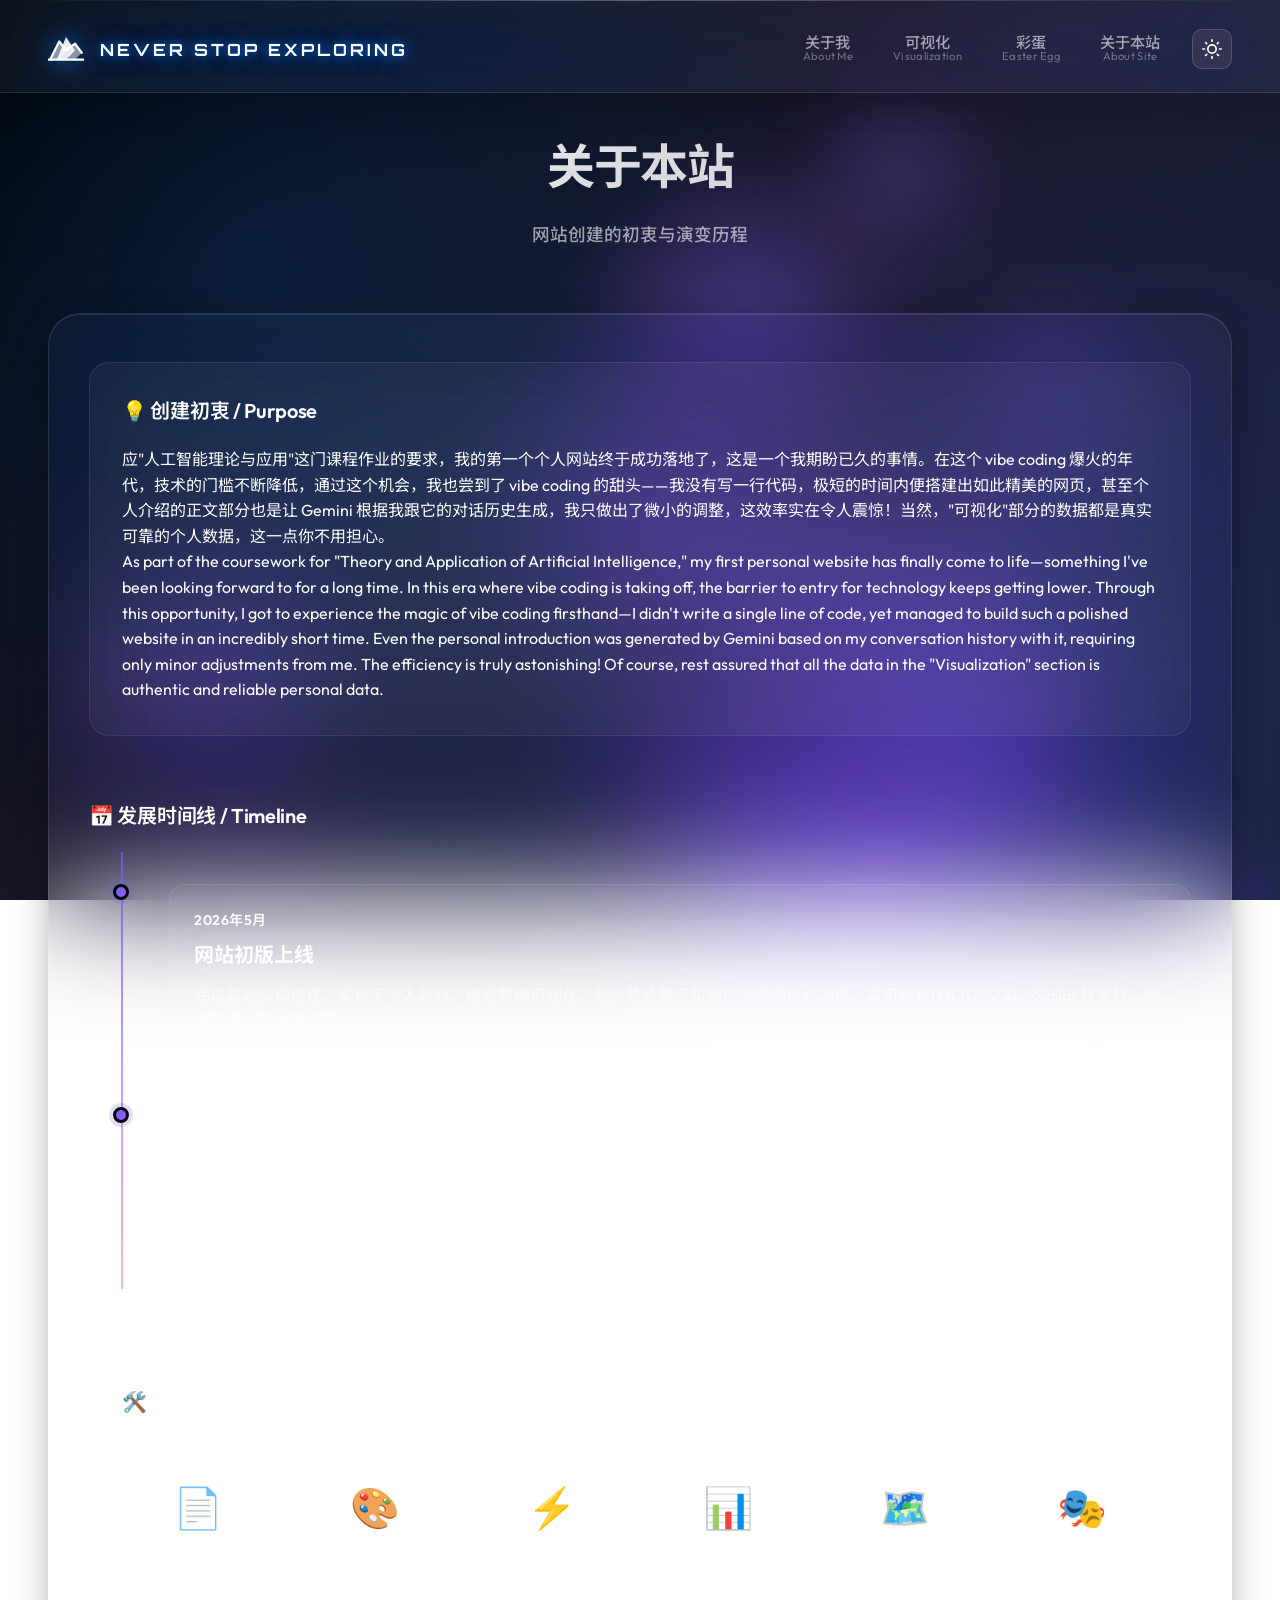
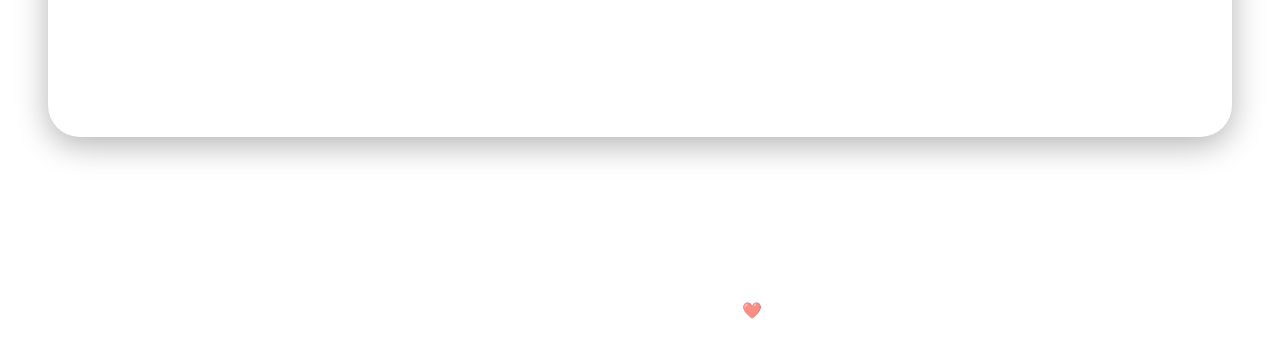
==== commit c0cc3554: "Reorganize file structure for better maintainability - Move JavaScript files to js/ directory - Move" ====
--- a/about-site.html
+++ b/about-site.html
@@ -142,6 +142,6 @@
         <p>&copy; 2026 FreyinSJTU. Made with ❤️</p>
     </footer>
 
-    <script src="script.js"></script>
+    <script src="js/script.js"></script>
 </body>
 </html>
